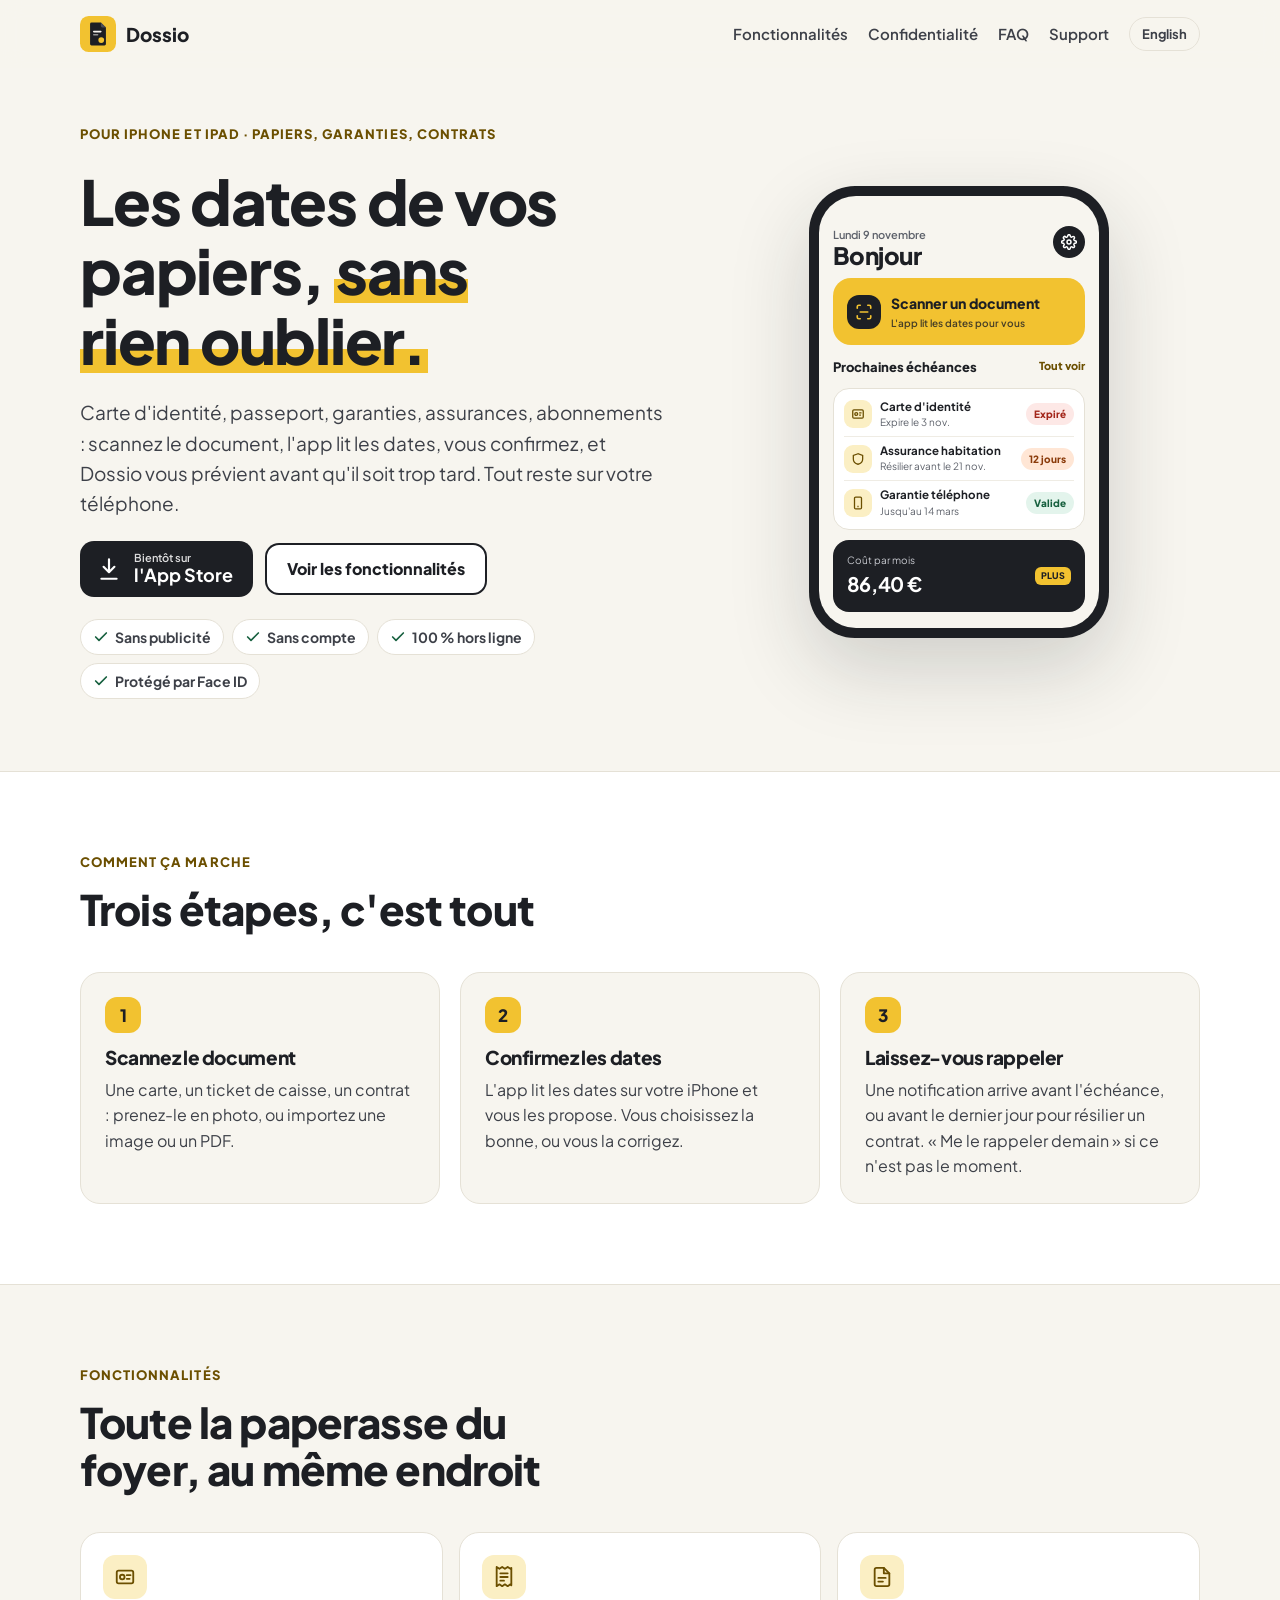
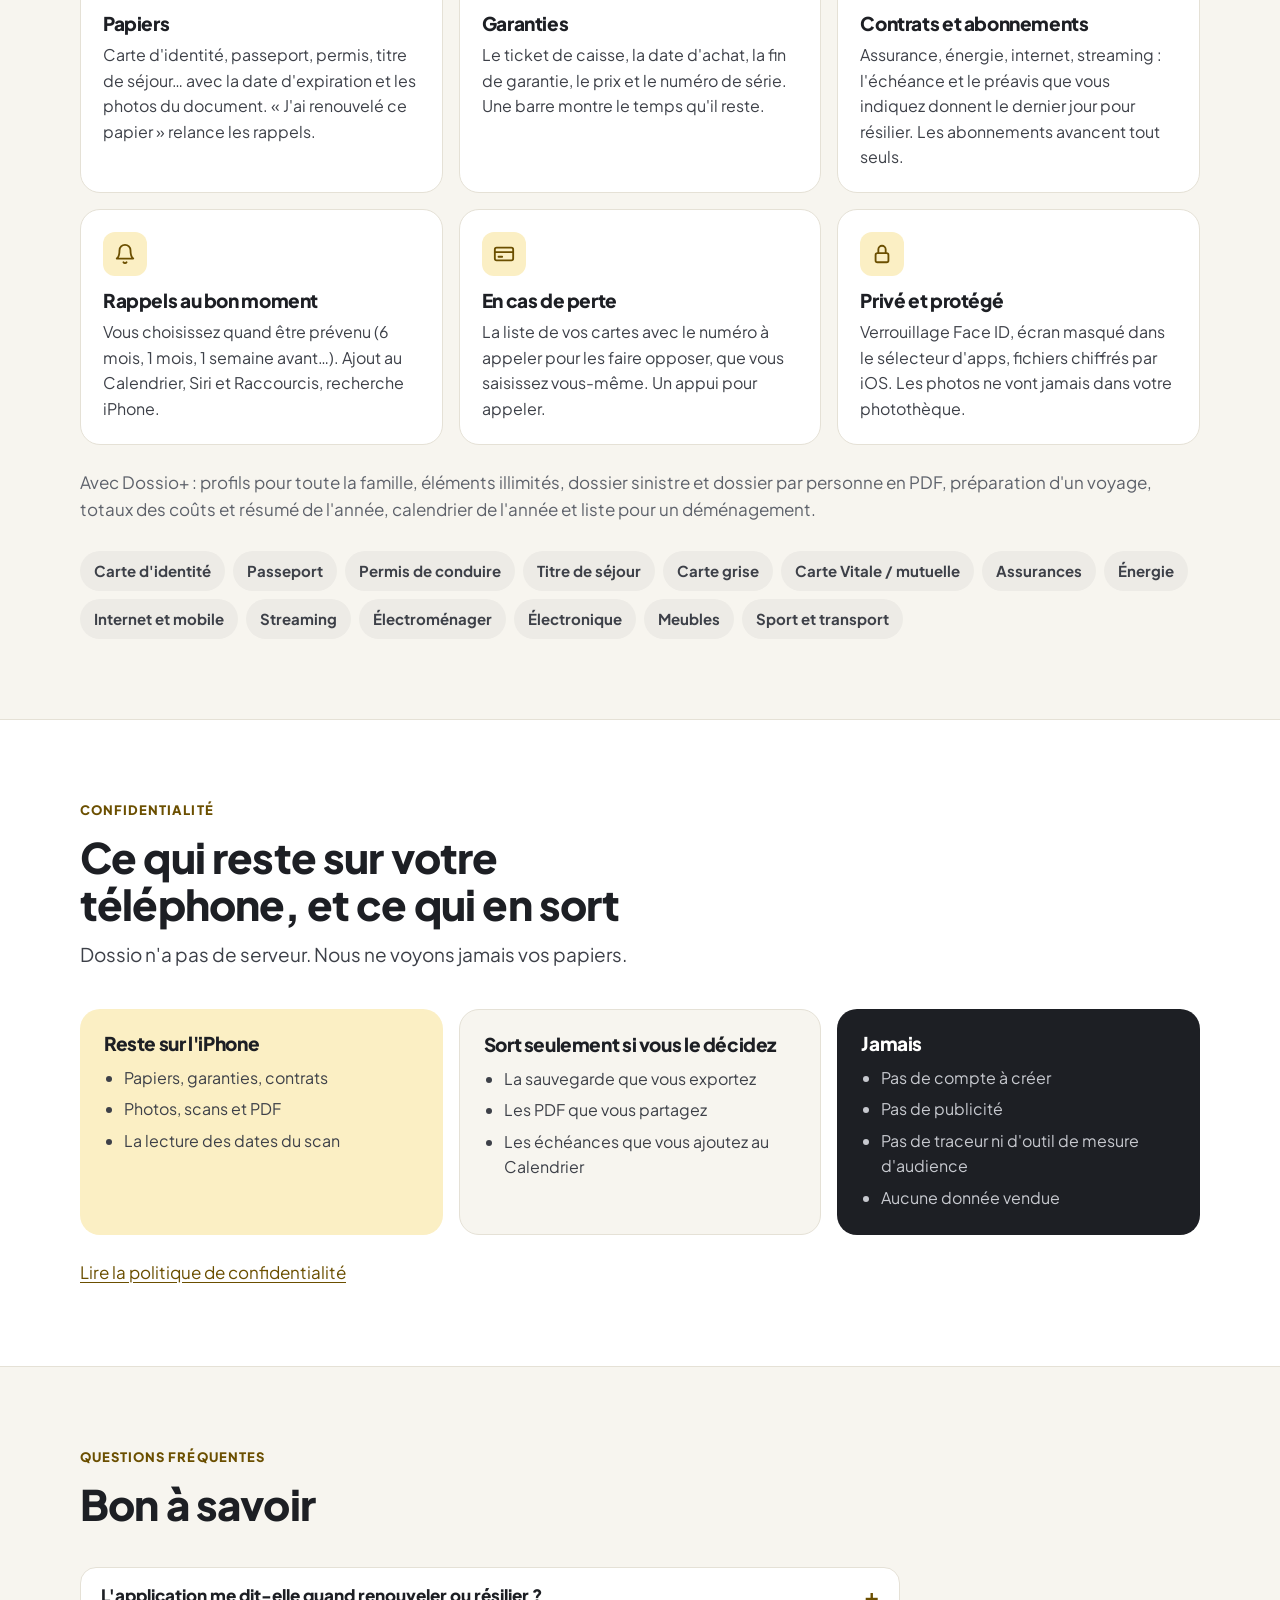
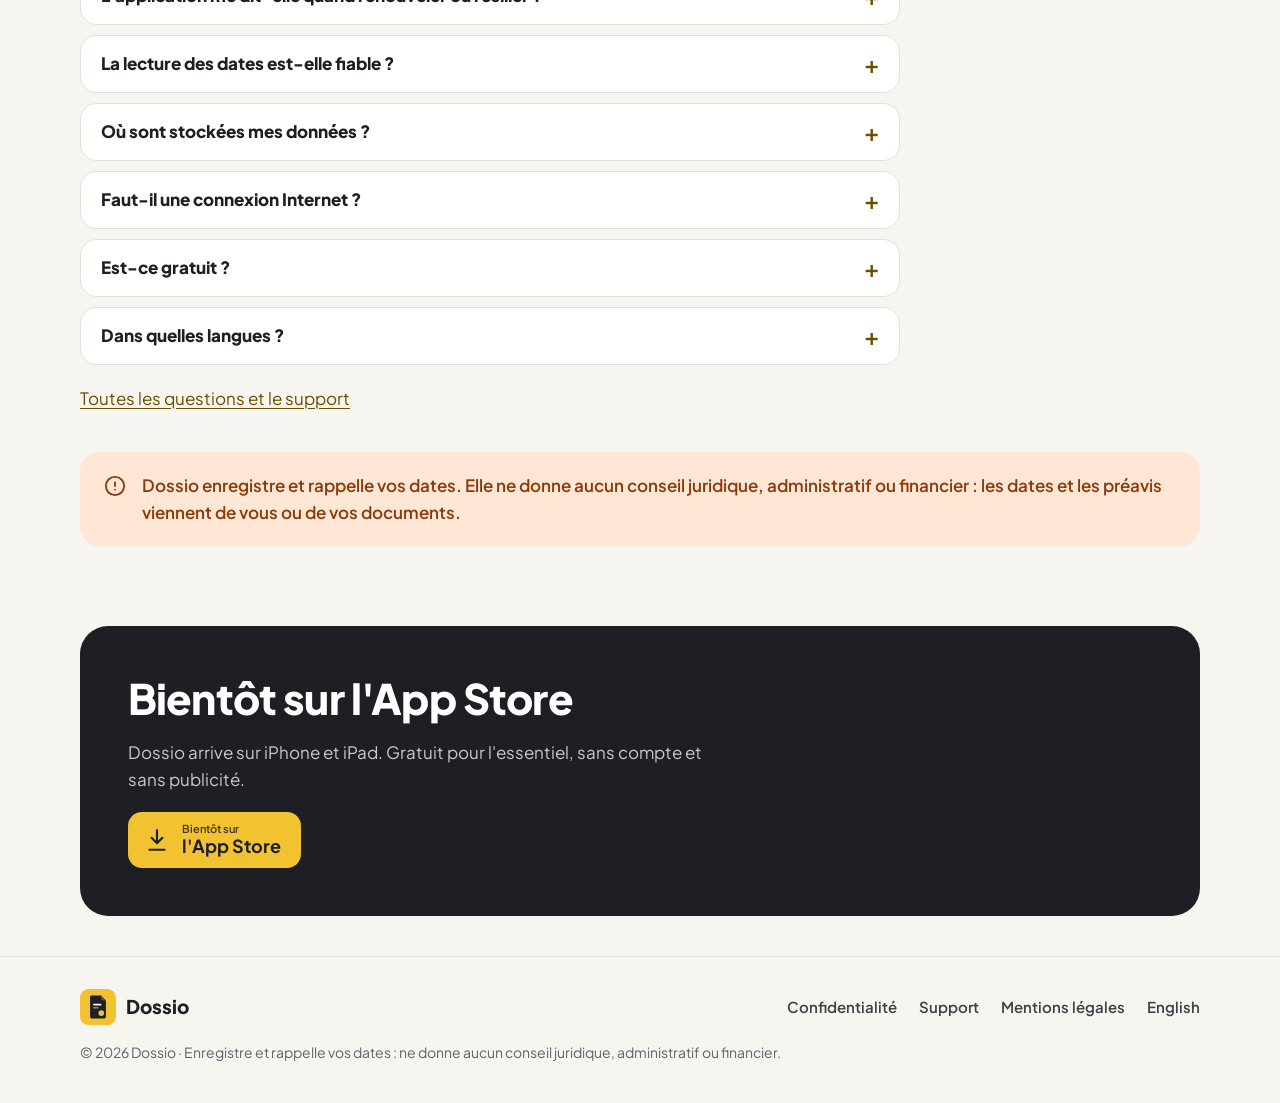
==== index.html @ 816aebd1 "Dossio website: home, privacy policy and support (FR + EN)" ====
<!doctype html>
<html lang="fr">
<head>
  <meta charset="utf-8">
  <meta name="viewport" content="width=device-width, initial-scale=1">
  <title>Dossio — Papiers, garanties et contrats, sans rien oublier</title>
  <meta name="description" content="Dossio réunit les dates de vos papiers, garanties, contrats et abonnements sur votre iPhone, et vous les rappelle à temps. Sans compte, sans publicité, 100 % hors ligne.">
  <meta name="theme-color" content="#F7F5EF">
  <link rel="icon" href="assets/favicon.svg" type="image/svg+xml">
  <link rel="alternate" hreflang="fr" href="https://sofienazzouz.github.io/dossio-website/">
  <link rel="alternate" hreflang="en" href="https://sofienazzouz.github.io/dossio-website/en/">
  <meta property="og:title" content="Dossio — Papiers, garanties et contrats, sans rien oublier">
  <meta property="og:description" content="Scannez un document, l'app lit les dates, vous confirmez, et Dossio vous prévient avant qu'il soit trop tard. Sans compte, sans publicité.">
  <meta property="og:type" content="website">
  <link rel="preconnect" href="https://fonts.googleapis.com">
  <link rel="preconnect" href="https://fonts.gstatic.com" crossorigin>
  <link rel="stylesheet" href="https://fonts.googleapis.com/css2?family=Plus+Jakarta+Sans:wght@400;600;700;800&display=swap">
  <link rel="stylesheet" href="styles.css">
</head>
<body>
<a class="skip" href="#contenu">Aller au contenu</a>

<header class="site-header">
  <div class="wrap">
    <a class="brand" href="./"><svg class="logo" viewBox="0 0 100 100" aria-hidden="true"><rect width="100" height="100" rx="24" fill="#F2C230"/><path d="M32 18H58L72 32V78a4 4 0 0 1-4 4H32a4 4 0 0 1-4-4V22a4 4 0 0 1 4-4Z" fill="#1D1F24"/><path d="M58 18V28a4 4 0 0 0 4 4H72Z" fill="#4A4D55"/><rect x="36" y="41" width="24" height="4.5" rx="2.25" fill="#F7F5EF"/><rect x="36" y="50" width="15" height="4.5" rx="2.25" fill="#F7F5EF" opacity=".55"/><circle cx="59" cy="67" r="8" fill="#F2C230"/></svg>Dossio</a>
    <nav class="site-nav" aria-label="Navigation principale">
      <a href="#fonctionnalites">Fonctionnalités</a>
      <a href="#confidentialite">Confidentialité</a>
      <a href="#faq">FAQ</a>
      <a href="support/">Support</a>
      <a class="lang" href="en/" hreflang="en" lang="en">English</a>
    </nav>
  </div>
</header>

<main id="contenu">
  <section class="wrap hero">
    <div class="hero-copy">
      <p class="eyebrow">Pour iPhone et iPad · Papiers, garanties, contrats</p>
      <h1>Les dates de vos papiers, <em>sans rien oublier.</em></h1>
      <p class="lead">Carte d'identité, passeport, garanties, assurances, abonnements : scannez le document, l'app lit les dates, vous confirmez, et Dossio vous prévient avant qu'il soit trop tard. Tout reste sur votre téléphone.</p>
      <div class="actions">
        <!-- TODO : remplacer href par le lien App Store (https://apps.apple.com/app/id…) dès que la fiche existe -->
        <a class="store" href="#telecharger">
          <svg width="26" height="26" viewBox="0 0 24 24" fill="none" stroke="currentColor" stroke-width="2" stroke-linecap="round" stroke-linejoin="round" aria-hidden="true"><path d="M12 3v12M7 10l5 5 5-5M5 21h14"/></svg>
          <span><small>Bientôt sur</small><strong>l'App Store</strong></span>
        </a>
        <a class="btn btn-outline" href="#fonctionnalites">Voir les fonctionnalités</a>
      </div>
      <ul class="chips" aria-label="Engagements">
        <li><svg width="16" height="16" viewBox="0 0 24 24" fill="none" stroke="currentColor" stroke-width="2.5" stroke-linecap="round" stroke-linejoin="round" aria-hidden="true"><path d="M20 6 9 17l-5-5"/></svg>Sans publicité</li>
        <li><svg width="16" height="16" viewBox="0 0 24 24" fill="none" stroke="currentColor" stroke-width="2.5" stroke-linecap="round" stroke-linejoin="round" aria-hidden="true"><path d="M20 6 9 17l-5-5"/></svg>Sans compte</li>
        <li><svg width="16" height="16" viewBox="0 0 24 24" fill="none" stroke="currentColor" stroke-width="2.5" stroke-linecap="round" stroke-linejoin="round" aria-hidden="true"><path d="M20 6 9 17l-5-5"/></svg>100 % hors ligne</li>
        <li><svg width="16" height="16" viewBox="0 0 24 24" fill="none" stroke="currentColor" stroke-width="2.5" stroke-linecap="round" stroke-linejoin="round" aria-hidden="true"><path d="M20 6 9 17l-5-5"/></svg>Protégé par Face ID</li>
      </ul>
    </div>

    <div class="phone" role="img" aria-label="Écran d'accueil de l'application : bouton « Scanner un document », prochaines échéances avec leur statut, et coût mensuel des contrats.">
      <div class="screen" aria-hidden="true">
        <div class="top">
          <div><div class="date">Lundi 9 novembre</div><div class="hello">Bonjour</div></div>
          <span class="gear"><svg width="16" height="16" viewBox="0 0 24 24" fill="none" stroke="currentColor" stroke-width="2.2" stroke-linecap="round" stroke-linejoin="round"><circle cx="12" cy="12" r="3"/><path d="M19.4 15a1.65 1.65 0 0 0 .33 1.82l.06.06a2 2 0 1 1-2.83 2.83l-.06-.06a1.65 1.65 0 0 0-1.82-.33 1.65 1.65 0 0 0-1 1.51V21a2 2 0 1 1-4 0v-.09A1.65 1.65 0 0 0 9 19.4a1.65 1.65 0 0 0-1.82.33l-.06.06a2 2 0 1 1-2.83-2.83l.06-.06A1.65 1.65 0 0 0 4.68 15a1.65 1.65 0 0 0-1.51-1H3a2 2 0 1 1 0-4h.09A1.65 1.65 0 0 0 4.6 9a1.65 1.65 0 0 0-.33-1.82l-.06-.06a2 2 0 1 1 2.83-2.83l.06.06A1.65 1.65 0 0 0 9 4.68a1.65 1.65 0 0 0 1-1.51V3a2 2 0 1 1 4 0v.09a1.65 1.65 0 0 0 1 1.51 1.65 1.65 0 0 0 1.82-.33l.06-.06a2 2 0 1 1 2.83 2.83l-.06.06A1.65 1.65 0 0 0 19.4 9a1.65 1.65 0 0 0 1.51 1H21a2 2 0 1 1 0 4h-.09a1.65 1.65 0 0 0-1.51 1z"/></svg></span>
        </div>
        <div class="scan">
          <span><svg width="18" height="18" viewBox="0 0 24 24" fill="none" stroke="currentColor" stroke-width="2.2" stroke-linecap="round" stroke-linejoin="round"><path d="M3 7V5a2 2 0 0 1 2-2h2M17 3h2a2 2 0 0 1 2 2v2M21 17v2a2 2 0 0 1-2 2h-2M7 21H5a2 2 0 0 1-2-2v-2M7 12h10"/></svg></span>
          <div>Scanner un document<small>L'app lit les dates pour vous</small></div>
        </div>
        <div class="head">Prochaines échéances <a>Tout voir</a></div>
        <div class="card">
          <div class="row"><span class="ico"><svg width="14" height="14" viewBox="0 0 24 24" fill="none" stroke="currentColor" stroke-width="2.2"><rect x="3" y="5" width="18" height="14" rx="2"/><circle cx="9" cy="12" r="2.5"/><path d="M14 10h4M14 14h3"/></svg></span><div><b>Carte d'identité</b><small>Expire le 3 nov.</small></div><span class="tag danger">Expiré</span></div>
          <div class="row"><span class="ico"><svg width="14" height="14" viewBox="0 0 24 24" fill="none" stroke="currentColor" stroke-width="2.2"><path d="M12 3 4 6v6c0 5 3.5 8 8 9 4.5-1 8-4 8-9V6z"/></svg></span><div><b>Assurance habitation</b><small>Résilier avant le 21 nov.</small></div><span class="tag warn">12 jours</span></div>
          <div class="row"><span class="ico"><svg width="14" height="14" viewBox="0 0 24 24" fill="none" stroke="currentColor" stroke-width="2.2"><rect x="6" y="2" width="12" height="20" rx="2"/><path d="M11 18h2"/></svg></span><div><b>Garantie téléphone</b><small>Jusqu'au 14 mars</small></div><span class="tag safe">Valide</span></div>
        </div>
        <div class="ink"><div><small>Coût par mois</small><strong>86,40 €</strong></div><span class="plus">PLUS</span></div>
      </div>
    </div>
  </section>

  <section class="band" aria-labelledby="comment">
    <div class="wrap section">
      <div class="section-head">
        <p class="eyebrow">Comment ça marche</p>
        <h2 id="comment">Trois étapes, c'est tout</h2>
      </div>
      <ol class="steps">
        <li><h3>Scannez le document</h3><p>Une carte, un ticket de caisse, un contrat : prenez-le en photo, ou importez une image ou un PDF.</p></li>
        <li><h3>Confirmez les dates</h3><p>L'app lit les dates sur votre iPhone et vous les propose. Vous choisissez la bonne, ou vous la corrigez.</p></li>
        <li><h3>Laissez-vous rappeler</h3><p>Une notification arrive avant l'échéance, ou avant le dernier jour pour résilier un contrat. « Me le rappeler demain » si ce n'est pas le moment.</p></li>
      </ol>
    </div>
  </section>

  <section class="wrap section" id="fonctionnalites" aria-labelledby="fonctions">
    <div class="section-head">
      <p class="eyebrow">Fonctionnalités</p>
      <h2 id="fonctions">Toute la paperasse du foyer, au même endroit</h2>
    </div>
    <div class="features">
      <article class="feature">
        <span class="icon"><svg width="22" height="22" viewBox="0 0 24 24" fill="none" stroke="currentColor" stroke-width="2" stroke-linecap="round" stroke-linejoin="round" aria-hidden="true"><rect x="3" y="5" width="18" height="14" rx="2"/><circle cx="9" cy="12" r="2.5"/><path d="M14 10h4M14 14h3"/></svg></span>
        <h3>Papiers</h3>
        <p>Carte d'identité, passeport, permis, titre de séjour… avec la date d'expiration et les photos du document. « J'ai renouvelé ce papier » relance les rappels.</p>
      </article>
      <article class="feature">
        <span class="icon"><svg width="22" height="22" viewBox="0 0 24 24" fill="none" stroke="currentColor" stroke-width="2" stroke-linecap="round" stroke-linejoin="round" aria-hidden="true"><path d="M4 2v20l3-2 3 2 3-2 3 2 3-2 1 1V2l-1 1-3-2-3 2-3-2-3 2-3-2z"/><path d="M8 8h8M8 12h8M8 16h4"/></svg></span>
        <h3>Garanties</h3>
        <p>Le ticket de caisse, la date d'achat, la fin de garantie, le prix et le numéro de série. Une barre montre le temps qu'il reste.</p>
      </article>
      <article class="feature">
        <span class="icon"><svg width="22" height="22" viewBox="0 0 24 24" fill="none" stroke="currentColor" stroke-width="2" stroke-linecap="round" stroke-linejoin="round" aria-hidden="true"><path d="M14 2H6a2 2 0 0 0-2 2v16a2 2 0 0 0 2 2h12a2 2 0 0 0 2-2V8z"/><path d="M14 2v6h6M8 13h8M8 17h5"/></svg></span>
        <h3>Contrats et abonnements</h3>
        <p>Assurance, énergie, internet, streaming : l'échéance et le préavis que vous indiquez donnent le dernier jour pour résilier. Les abonnements avancent tout seuls.</p>
      </article>
      <article class="feature">
        <span class="icon"><svg width="22" height="22" viewBox="0 0 24 24" fill="none" stroke="currentColor" stroke-width="2" stroke-linecap="round" stroke-linejoin="round" aria-hidden="true"><path d="M6 8a6 6 0 0 1 12 0c0 7 3 9 3 9H3s3-2 3-9"/><path d="M10.3 21a1.94 1.94 0 0 0 3.4 0"/></svg></span>
        <h3>Rappels au bon moment</h3>
        <p>Vous choisissez quand être prévenu (6 mois, 1 mois, 1 semaine avant…). Ajout au Calendrier, Siri et Raccourcis, recherche iPhone.</p>
      </article>
      <article class="feature">
        <span class="icon"><svg width="22" height="22" viewBox="0 0 24 24" fill="none" stroke="currentColor" stroke-width="2" stroke-linecap="round" stroke-linejoin="round" aria-hidden="true"><rect x="2" y="5" width="20" height="14" rx="2"/><path d="M2 10h20M6 15h4"/></svg></span>
        <h3>En cas de perte</h3>
        <p>La liste de vos cartes avec le numéro à appeler pour les faire opposer, que vous saisissez vous-même. Un appui pour appeler.</p>
      </article>
      <article class="feature">
        <span class="icon"><svg width="22" height="22" viewBox="0 0 24 24" fill="none" stroke="currentColor" stroke-width="2" stroke-linecap="round" stroke-linejoin="round" aria-hidden="true"><rect x="5" y="11" width="14" height="10" rx="2"/><path d="M8 11V7a4 4 0 0 1 8 0v4"/></svg></span>
        <h3>Privé et protégé</h3>
        <p>Verrouillage Face ID, écran masqué dans le sélecteur d'apps, fichiers chiffrés par iOS. Les photos ne vont jamais dans votre photothèque.</p>
      </article>
    </div>
    <p class="muted" style="margin-top: 24px">Avec Dossio+ : profils pour toute la famille, éléments illimités, dossier sinistre et dossier par personne en PDF, préparation d'un voyage, totaux des coûts et résumé de l'année, calendrier de l'année et liste pour un déménagement.</p>
    <ul class="kinds" aria-label="Exemples de documents">
      <li>Carte d'identité</li><li>Passeport</li><li>Permis de conduire</li><li>Titre de séjour</li><li>Carte grise</li><li>Carte Vitale / mutuelle</li><li>Assurances</li><li>Énergie</li><li>Internet et mobile</li><li>Streaming</li><li>Électroménager</li><li>Électronique</li><li>Meubles</li><li>Sport et transport</li>
    </ul>
  </section>

  <section class="band" id="confidentialite" aria-labelledby="vie-privee">
    <div class="wrap section">
      <div class="section-head">
        <p class="eyebrow">Confidentialité</p>
        <h2 id="vie-privee">Ce qui reste sur votre téléphone, et ce qui en sort</h2>
        <p class="lead">Dossio n'a pas de serveur. Nous ne voyons jamais vos papiers.</p>
      </div>
      <div class="privacy-grid">
        <div class="stays">
          <h3>Reste sur l'iPhone</h3>
          <ul><li>Papiers, garanties, contrats</li><li>Photos, scans et PDF</li><li>La lecture des dates du scan</li></ul>
        </div>
        <div class="choice">
          <h3>Sort seulement si vous le décidez</h3>
          <ul><li>La sauvegarde que vous exportez</li><li>Les PDF que vous partagez</li><li>Les échéances que vous ajoutez au Calendrier</li></ul>
        </div>
        <div class="never">
          <h3>Jamais</h3>
          <ul><li>Pas de compte à créer</li><li>Pas de publicité</li><li>Pas de traceur ni d'outil de mesure d'audience</li><li>Aucune donnée vendue</li></ul>
        </div>
      </div>
      <p style="margin-top: 24px"><a href="privacy/">Lire la politique de confidentialité</a></p>
    </div>
  </section>

  <section class="wrap section" id="faq" aria-labelledby="questions">
    <div class="section-head">
      <p class="eyebrow">Questions fréquentes</p>
      <h2 id="questions">Bon à savoir</h2>
    </div>
    <div class="faq">
      <details><summary>L'application me dit-elle quand renouveler ou résilier ?</summary><p>Non. Dossio enregistre les dates et les préavis que vous indiquez et vous les rappelle. Elle ne donne aucun conseil juridique, administratif ou financier. En cas de doute, renseignez-vous auprès de l'organisme concerné ou sur <a href="https://www.service-public.fr">service-public.fr</a>.</p></details>
      <details><summary>La lecture des dates est-elle fiable ?</summary><p>Elle aide, mais elle peut se tromper. C'est pourquoi vous confirmez toujours la date avant l'enregistrement. Vérifiez sur le document original.</p></details>
      <details><summary>Où sont stockées mes données ?</summary><p>Uniquement sur votre iPhone. Si vous changez de téléphone, créez une sauvegarde depuis les Réglages de l'app, puis restaurez-la sur le nouveau.</p></details>
      <details><summary>Faut-il une connexion Internet ?</summary><p>Non. Toute l'application fonctionne hors ligne, y compris le scan et la lecture des dates.</p></details>
      <details><summary>Est-ce gratuit ?</summary><p>Oui : pour une personne et jusqu'à 15 éléments, l'essentiel est gratuit et sans publicité (scan, rappels, sauvegarde, verrouillage Face ID…). Dossio+ ajoute la famille, les éléments illimités et les extras, pour un <strong>paiement unique de 2,99 €, sans abonnement</strong>. Le premier mois, tout est débloqué gratuitement.</p></details>
      <details><summary>Dans quelles langues ?</summary><p>Français et anglais. L'application suit la langue de votre iPhone, et vous pouvez la changer dans les Réglages.</p></details>
    </div>
    <p style="margin-top: 20px"><a href="support/">Toutes les questions et le support</a></p>

    <div class="note" role="note">
      <svg width="22" height="22" viewBox="0 0 24 24" fill="none" stroke="currentColor" stroke-width="2" stroke-linecap="round" stroke-linejoin="round" aria-hidden="true"><circle cx="12" cy="12" r="10"/><path d="M12 8v4M12 16h.01"/></svg>
      <p>Dossio enregistre et rappelle vos dates. Elle ne donne aucun conseil juridique, administratif ou financier : les dates et les préavis viennent de vous ou de vos documents.</p>
    </div>
  </section>

  <section class="wrap" id="telecharger" aria-labelledby="dl">
    <div class="cta">
      <h2 id="dl">Bientôt sur l'App Store</h2>
      <p>Dossio arrive sur iPhone et iPad. Gratuit pour l'essentiel, sans compte et sans publicité.</p>
      <!-- TODO : lien App Store -->
      <a class="store" href="#telecharger">
        <svg width="26" height="26" viewBox="0 0 24 24" fill="none" stroke="currentColor" stroke-width="2" stroke-linecap="round" stroke-linejoin="round" aria-hidden="true"><path d="M12 3v12M7 10l5 5 5-5M5 21h14"/></svg>
        <span><small>Bientôt sur</small><strong>l'App Store</strong></span>
      </a>
    </div>
  </section>
</main>

<footer class="footer">
  <div class="wrap">
    <a class="brand" href="./"><svg class="logo" viewBox="0 0 100 100" aria-hidden="true"><rect width="100" height="100" rx="24" fill="#F2C230"/><path d="M32 18H58L72 32V78a4 4 0 0 1-4 4H32a4 4 0 0 1-4-4V22a4 4 0 0 1 4-4Z" fill="#1D1F24"/><path d="M58 18V28a4 4 0 0 0 4 4H72Z" fill="#4A4D55"/><rect x="36" y="41" width="24" height="4.5" rx="2.25" fill="#F7F5EF"/><rect x="36" y="50" width="15" height="4.5" rx="2.25" fill="#F7F5EF" opacity=".55"/><circle cx="59" cy="67" r="8" fill="#F2C230"/></svg>Dossio</a>
    <nav aria-label="Liens de bas de page">
      <a href="privacy/">Confidentialité</a>
      <a href="support/">Support</a>
      <a href="support/#mentions">Mentions légales</a>
      <a href="en/" hreflang="en" lang="en">English</a>
    </nav>
    <p class="disclaimer">© 2026 Dossio · Enregistre et rappelle vos dates : ne donne aucun conseil juridique, administratif ou financier.</p>
  </div>
</footer>
</body>
</html>
---- styles.css ----
/* Dossio — "Graphite & Soleil", same tokens as the app (MyApp/Config/Theme.swift).
   Yellow is a background colour only: never yellow text on white (links use --sun-text). */
:root {
  --bg: #F7F5EF;
  --surface: #FFFFFF;
  --border: #E5E1D6;
  --text: #1D1F24;
  --body: #3D4048;
  --muted: #5E626B;
  --ink: #1D1F24;
  --on-ink: #FFFFFF;
  --on-ink-muted: #C7C9CF;
  --sun: #F2C230;
  --sun-hover: #E3B21C;
  --on-sun: #1D1F24;
  --sun-soft: #FBEFC4;
  --sun-text: #6B4F00;
  --danger-bg: #FDE8E6;
  --danger: #A3261A;
  --warn-bg: #FFE6D5;
  --warn: #8A3B0A;
  --safe-bg: #E3F4EC;
  --safe: #17603F;
  --radius: 20px;
  --font: "Plus Jakarta Sans", system-ui, -apple-system, "Segoe UI", sans-serif;
  color-scheme: light;
}

* { box-sizing: border-box; }
html { scroll-behavior: smooth; -webkit-text-size-adjust: 100%; }
body { margin: 0; background: var(--bg); color: var(--text); font-family: var(--font); font-size: 17px; line-height: 1.6; }
img, svg { display: block; }
a { color: var(--sun-text); text-underline-offset: 3px; }
a:hover { color: var(--text); }
:focus-visible { outline: 3px solid var(--ink); outline-offset: 3px; border-radius: 6px; }

.wrap { width: min(1120px, 100% - 32px); margin-inline: auto; }
.skip { position: absolute; left: -999px; top: 8px; background: var(--surface); padding: 8px 14px; border-radius: 10px; z-index: 10; }
.skip:focus { left: 16px; }

h1, h2, h3 { line-height: 1.12; letter-spacing: -0.02em; margin: 0; text-wrap: balance; }
h1 { font-size: clamp(38px, 6vw, 62px); font-weight: 800; }
h2 { font-size: clamp(30px, 4vw, 42px); font-weight: 800; }
h3 { font-size: 19px; font-weight: 800; }
p { margin: 0; }
.eyebrow { font-size: 13px; font-weight: 800; letter-spacing: 0.08em; text-transform: uppercase; color: var(--sun-text); }
.lead { font-size: 19px; color: var(--body); max-width: 34em; }
.muted { color: var(--muted); }

/* Header */
.site-header { position: sticky; top: 0; z-index: 5; background: rgba(247, 245, 239, 0.94); backdrop-filter: blur(10px); }
.site-header .wrap { min-height: 68px; display: flex; align-items: center; gap: 16px; flex-wrap: wrap; }
.brand { display: inline-flex; align-items: center; gap: 10px; font-weight: 800; font-size: 19px; color: var(--text); text-decoration: none; }
.brand:hover { color: var(--text); }
.logo { width: 36px; height: 36px; flex: none; }
.site-nav { display: flex; gap: 4px 20px; align-items: center; margin-left: auto; flex-wrap: wrap; }
.site-nav a { color: var(--body); text-decoration: none; font-size: 15px; font-weight: 600; padding: 10px 0; }
.site-nav a:hover, .site-nav a[aria-current="page"] { color: var(--text); text-decoration: underline; text-decoration-color: var(--sun); text-decoration-thickness: 3px; text-underline-offset: 6px; }
.site-nav a.lang { border: 1px solid var(--border); border-radius: 999px; padding: 6px 12px; font-size: 13px; font-weight: 700; }
.site-nav a.lang:hover { text-decoration: none; background: var(--surface); }

/* Buttons */
.btn { display: inline-flex; align-items: center; justify-content: center; gap: 10px; min-height: 52px; padding: 0 22px; border-radius: 14px; font-weight: 800; font-size: 16px; text-decoration: none; }
.btn-primary { background: var(--sun); color: var(--on-sun); }
.btn-primary:hover { background: var(--sun-hover); color: var(--on-sun); }
.btn-outline { background: var(--surface); color: var(--text); box-shadow: inset 0 0 0 2px var(--ink); }
.btn-outline:hover { color: var(--text); background: var(--sun-soft); }
.store { display: inline-flex; align-items: center; gap: 12px; min-height: 56px; padding: 8px 20px 8px 16px; border-radius: 14px; background: var(--ink); color: #fff; text-decoration: none; }
.store:hover { color: #fff; background: #000; }
.store small { display: block; font-size: 11px; font-weight: 600; opacity: 0.85; line-height: 1.2; }
.store strong { display: block; font-size: 18px; line-height: 1.2; }
.actions { display: flex; flex-wrap: wrap; gap: 12px; align-items: center; }

/* Hero */
.hero { display: grid; grid-template-columns: minmax(0, 1.1fr) minmax(0, 0.9fr); gap: 48px; align-items: center; padding-block: 56px 72px; }
.hero h1 em { font-style: normal; background: linear-gradient(transparent 62%, var(--sun) 62%, var(--sun) 92%, transparent 92%); padding-inline: 2px; }
.hero-copy { display: flex; flex-direction: column; gap: 22px; }
.chips { display: flex; flex-wrap: wrap; gap: 8px; list-style: none; padding: 0; margin: 0; }
.chips li { display: inline-flex; align-items: center; gap: 6px; padding: 6px 12px; border-radius: 999px; background: var(--surface); border: 1px solid var(--border); font-size: 14px; font-weight: 700; color: var(--body); }
.chips svg { color: var(--safe); }

/* Phone mockup (HTML copy of the app's Home screen) */
.phone { width: 300px; max-width: 100%; margin-inline: auto; border-radius: 46px; padding: 10px; background: var(--ink); box-shadow: 0 30px 80px rgba(29, 31, 36, 0.18); }
.screen { border-radius: 37px; background: var(--bg); padding: 30px 14px 16px; display: flex; flex-direction: column; gap: 10px; font-size: 12px; overflow: hidden; }
.screen .top { display: flex; justify-content: space-between; align-items: flex-start; }
.screen .date { color: var(--muted); font-weight: 600; font-size: 11px; }
.screen .hello { font-size: 24px; font-weight: 800; letter-spacing: -0.02em; line-height: 1.05; }
.screen .gear { width: 32px; height: 32px; border-radius: 999px; background: var(--ink); color: #fff; display: grid; place-items: center; }
.screen .scan { background: var(--sun); color: var(--on-sun); border-radius: 18px; padding: 14px; display: flex; align-items: center; gap: 10px; font-weight: 800; font-size: 14px; }
.screen .scan span { width: 34px; height: 34px; border-radius: 12px; background: var(--ink); color: var(--sun); display: grid; place-items: center; flex: none; }
.screen .scan small { display: block; font-weight: 600; font-size: 10px; opacity: 0.8; }
.screen .head { display: flex; justify-content: space-between; font-weight: 800; font-size: 13px; margin-top: 2px; }
.screen .head a { color: var(--sun-text); font-size: 11px; text-decoration: none; }
.screen .card { background: var(--surface); border: 1px solid var(--border); border-radius: 16px; padding: 4px 10px; }
.screen .row { display: flex; align-items: center; gap: 8px; padding: 7px 0; }
.screen .row + .row { border-top: 1px solid #EFECE4; }
.screen .ico { width: 28px; height: 28px; border-radius: 9px; background: var(--sun-soft); color: var(--sun-text); display: grid; place-items: center; flex: none; }
.screen .row div { flex: 1; min-width: 0; line-height: 1.25; }
.screen .row b { display: block; font-size: 11.5px; white-space: nowrap; overflow: hidden; text-overflow: ellipsis; }
.screen .row small { color: var(--muted); font-size: 10px; }
.tag { display: inline-block; padding: 3px 8px; border-radius: 999px; font-weight: 800; font-size: 10px; white-space: nowrap; }
.tag.danger { background: var(--danger-bg); color: var(--danger); }
.tag.warn { background: var(--warn-bg); color: var(--warn); }
.tag.safe { background: var(--safe-bg); color: var(--safe); }
.screen .ink { background: var(--ink); color: #fff; border-radius: 16px; padding: 12px 14px; display: flex; justify-content: space-between; align-items: center; }
.screen .ink small { color: var(--on-ink-muted); display: block; font-size: 10px; }
.screen .ink strong { font-size: 20px; letter-spacing: -0.02em; }
.screen .ink .plus { background: var(--sun); color: var(--on-sun); border-radius: 6px; padding: 2px 6px; font-weight: 800; font-size: 9px; }

/* Sections */
section { scroll-margin-top: 80px; }
.section { padding-block: 80px; }
.section-head { display: flex; flex-direction: column; gap: 12px; max-width: 720px; margin-bottom: 40px; }
.band { background: var(--surface); border-block: 1px solid var(--border); }

.steps { display: grid; grid-template-columns: repeat(3, minmax(0, 1fr)); gap: 20px; list-style: none; padding: 0; margin: 0; counter-reset: step; }
.steps li { background: var(--bg); border: 1px solid var(--border); border-radius: var(--radius); padding: 24px; display: flex; flex-direction: column; gap: 8px; counter-increment: step; }
.steps li::before { content: counter(step); width: 36px; height: 36px; border-radius: 12px; background: var(--sun); color: var(--on-sun); display: grid; place-items: center; font-weight: 800; margin-bottom: 6px; }
.steps p, .feature p { color: var(--body); font-size: 16px; }

.features { display: grid; grid-template-columns: repeat(3, minmax(0, 1fr)); gap: 16px; }
.feature { background: var(--surface); border: 1px solid var(--border); border-radius: var(--radius); padding: 22px; display: flex; flex-direction: column; gap: 8px; }
.icon { width: 44px; height: 44px; border-radius: 12px; background: var(--sun-soft); color: var(--sun-text); display: grid; place-items: center; margin-bottom: 6px; }

.kinds { display: flex; flex-wrap: wrap; gap: 8px; list-style: none; padding: 0; margin: 28px 0 0; }
.kinds li { padding: 8px 14px; border-radius: 999px; background: #EDEBE6; font-weight: 700; font-size: 15px; color: var(--body); }

.privacy-grid { display: grid; grid-template-columns: repeat(3, minmax(0, 1fr)); gap: 16px; }
.privacy-grid > div { border-radius: var(--radius); padding: 24px; display: flex; flex-direction: column; gap: 10px; }
.privacy-grid ul { margin: 0; padding-left: 20px; font-size: 16px; display: flex; flex-direction: column; gap: 6px; }
.stays { background: var(--sun-soft); }
.stays ul, .choice ul { color: var(--body); }
.choice { background: var(--bg); border: 1px solid var(--border); }
.never { background: var(--ink); color: #fff; }
.never ul { color: var(--on-ink-muted); }

.note { display: flex; gap: 16px; align-items: flex-start; background: var(--warn-bg); border-radius: var(--radius); padding: 20px 24px; margin-top: 40px; color: var(--warn); }
.note p { font-weight: 600; }
.note svg { flex: none; margin-top: 3px; }

/* FAQ */
.faq { display: flex; flex-direction: column; gap: 10px; max-width: 820px; }
.faq details { background: var(--surface); border: 1px solid var(--border); border-radius: 16px; padding: 0 20px; }
.faq summary { cursor: pointer; font-weight: 800; min-height: 56px; display: flex; align-items: center; justify-content: space-between; gap: 16px; list-style: none; }
.faq summary::-webkit-details-marker { display: none; }
.faq summary::after { content: "+"; font-size: 24px; color: var(--sun-text); font-weight: 600; }
.faq details[open] summary::after { content: "–"; }
.faq details p { padding-bottom: 18px; color: var(--body); }

/* Final call to action */
.cta { background: var(--ink); color: #fff; border-radius: 28px; padding: 48px; display: flex; flex-direction: column; gap: 18px; align-items: flex-start; }
.cta p { color: var(--on-ink-muted); max-width: 36em; }
.cta .store { background: var(--sun); color: var(--on-sun); }
.cta .store:hover { background: var(--sun-hover); color: var(--on-sun); }

/* Text pages (privacy, support) */
.page { max-width: 780px; padding-block: 56px 80px; }
.page h1 { font-size: clamp(34px, 5vw, 48px); margin-top: 10px; }
.page .updated { color: var(--muted); font-size: 15px; margin-top: 10px; }
.summary { background: var(--sun-soft); border-radius: var(--radius); padding: 20px 24px; margin: 32px 0 8px; }
.summary ul { margin: 8px 0 0; padding-left: 20px; }
.prose h2 { font-size: 22px; margin: 36px 0 10px; }
.prose p, .prose li { color: var(--body); }
.prose p + p { margin-top: 10px; }
.prose ul { padding-left: 22px; margin: 10px 0 0; }
.prose li + li { margin-top: 6px; }
.contact-card { background: var(--surface); border: 1px solid var(--border); border-radius: var(--radius); padding: 24px; display: flex; flex-direction: column; gap: 14px; margin-top: 28px; align-items: flex-start; }

/* Footer */
.footer { border-top: 1px solid var(--border); padding-block: 32px 40px; margin-top: 40px; }
.footer .wrap { display: flex; flex-wrap: wrap; gap: 16px 32px; align-items: center; justify-content: space-between; }
.footer nav { display: flex; flex-wrap: wrap; gap: 8px 22px; }
.footer nav a { color: var(--body); text-decoration: none; font-weight: 600; font-size: 15px; }
.footer nav a:hover { color: var(--text); text-decoration: underline; }
.footer .disclaimer { flex-basis: 100%; color: var(--muted); font-size: 14px; }

@media (max-width: 900px) {
  .hero { grid-template-columns: 1fr; padding-top: 32px; gap: 40px; }
  .features, .privacy-grid { grid-template-columns: repeat(2, minmax(0, 1fr)); }
  .steps { grid-template-columns: 1fr; }
}
@media (max-width: 620px) {
  body { font-size: 16px; }
  .site-nav { margin-left: 0; width: 100%; gap: 0 16px; padding-bottom: 6px; }
  .site-nav a { font-size: 14px; }
  .features, .privacy-grid { grid-template-columns: 1fr; }
  .section { padding-block: 56px; }
  .cta { padding: 32px 22px; }
}
@media (prefers-reduced-motion: reduce) { html { scroll-behavior: auto; } }
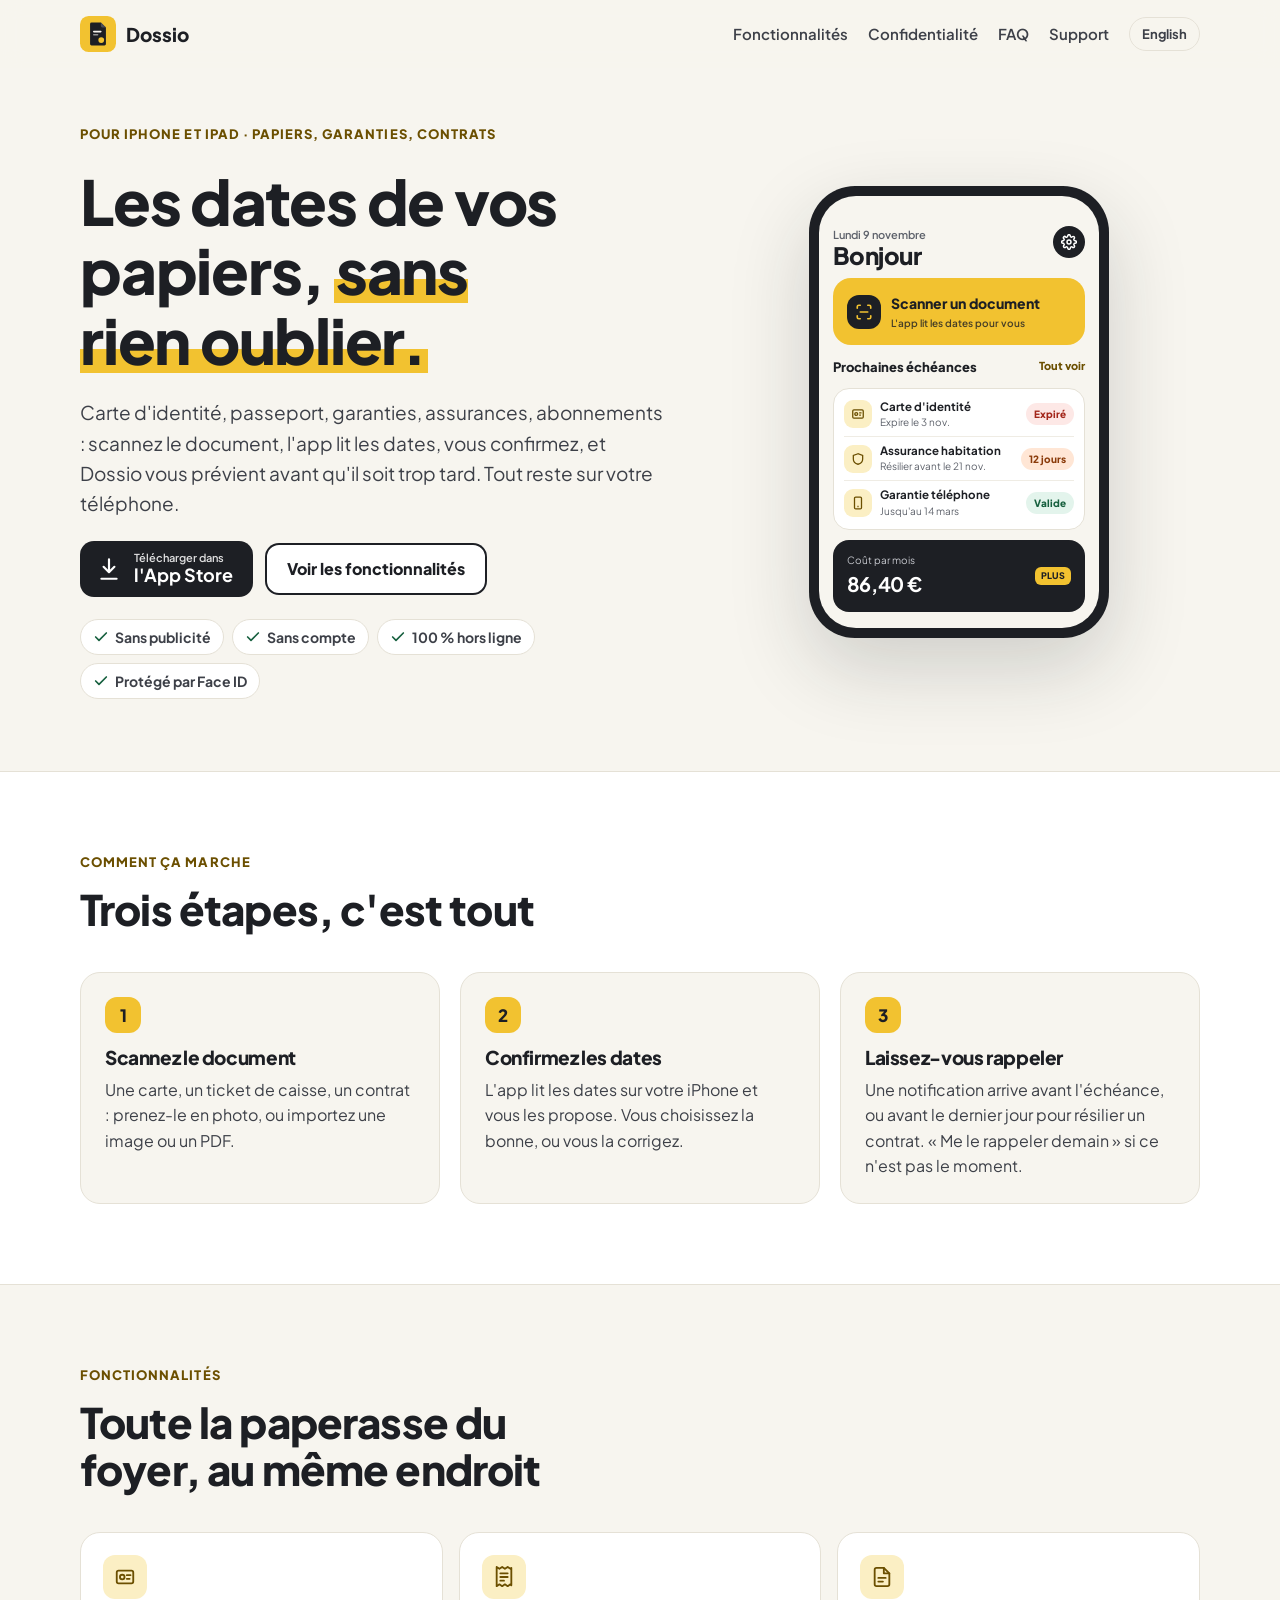
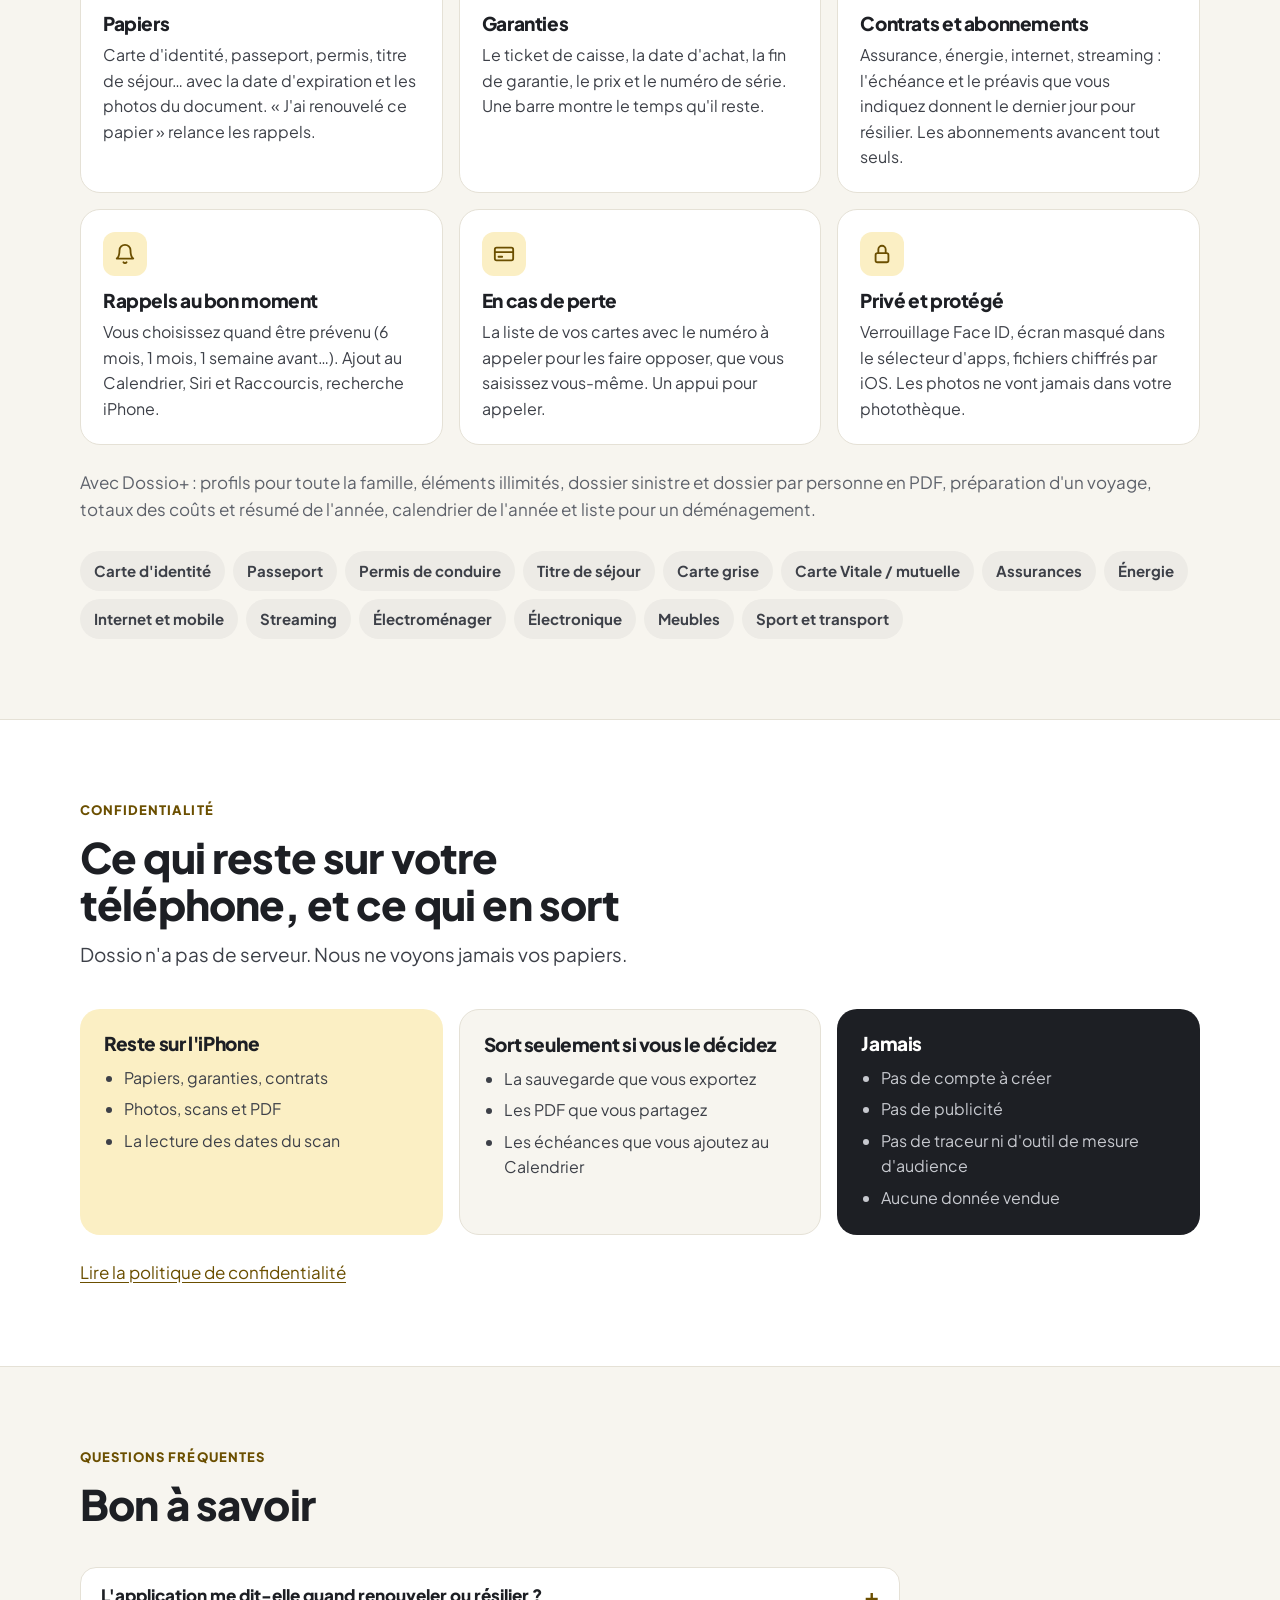
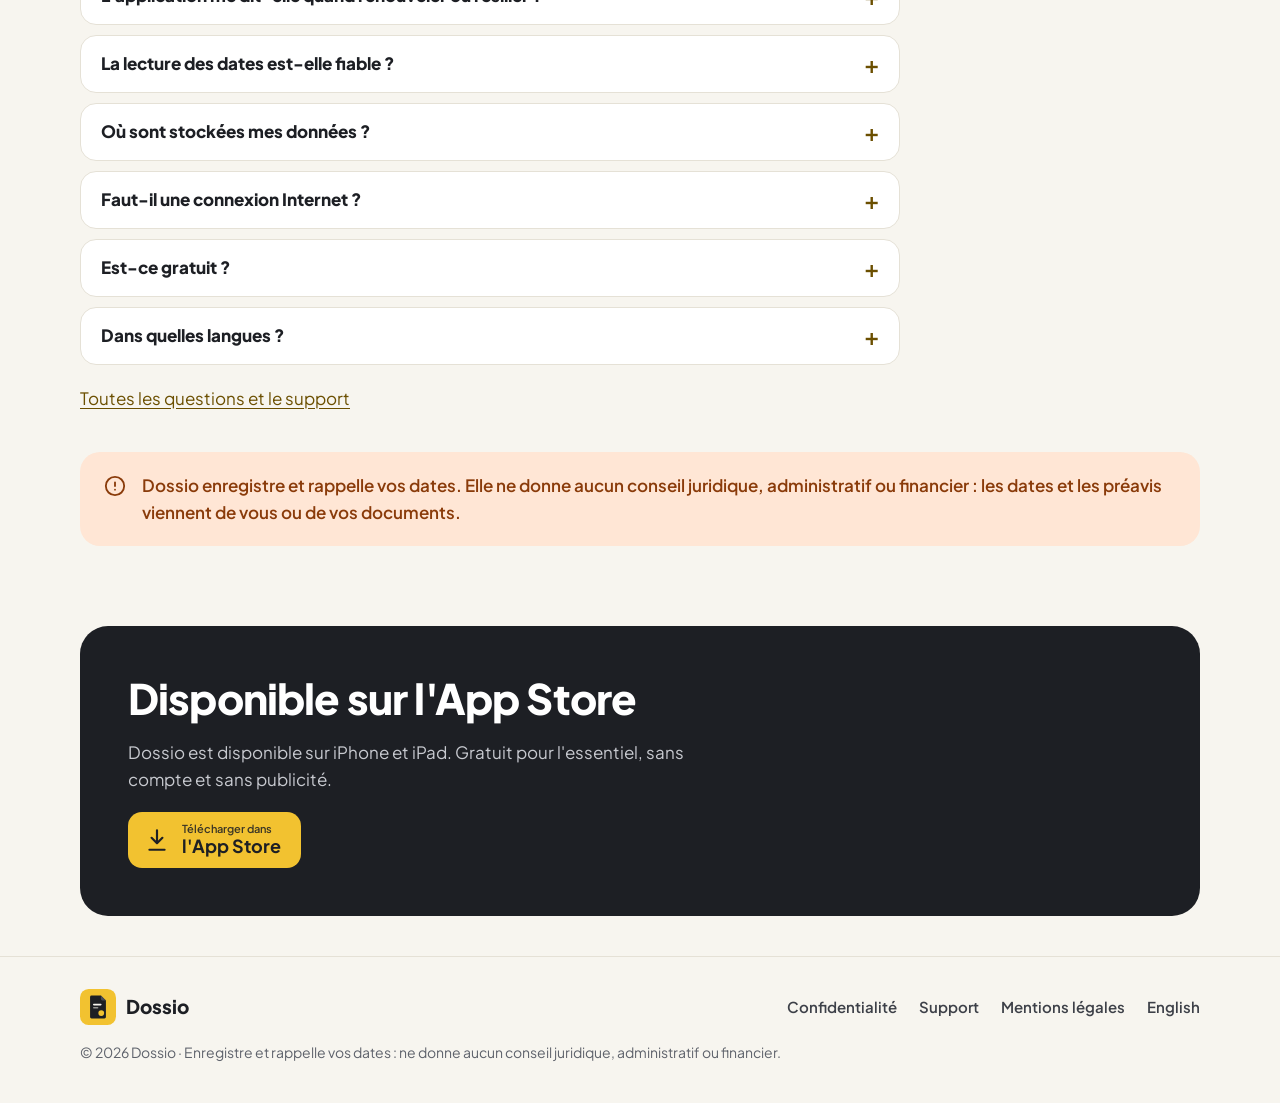
==== commit a5e622ff: "Add App Store link" ====
--- a/index.html
+++ b/index.html
@@ -40,10 +40,9 @@
       <h1>Les dates de vos papiers, <em>sans rien oublier.</em></h1>
       <p class="lead">Carte d'identité, passeport, garanties, assurances, abonnements : scannez le document, l'app lit les dates, vous confirmez, et Dossio vous prévient avant qu'il soit trop tard. Tout reste sur votre téléphone.</p>
       <div class="actions">
-        <!-- TODO : remplacer href par le lien App Store (https://apps.apple.com/app/id…) dès que la fiche existe -->
-        <a class="store" href="#telecharger">
+        <a class="store" href="https://apps.apple.com/app/id6832554632">
           <svg width="26" height="26" viewBox="0 0 24 24" fill="none" stroke="currentColor" stroke-width="2" stroke-linecap="round" stroke-linejoin="round" aria-hidden="true"><path d="M12 3v12M7 10l5 5 5-5M5 21h14"/></svg>
-          <span><small>Bientôt sur</small><strong>l'App Store</strong></span>
+          <span><small>Télécharger dans</small><strong>l'App Store</strong></span>
         </a>
         <a class="btn btn-outline" href="#fonctionnalites">Voir les fonctionnalités</a>
       </div>
@@ -181,12 +180,11 @@
 
   <section class="wrap" id="telecharger" aria-labelledby="dl">
     <div class="cta">
-      <h2 id="dl">Bientôt sur l'App Store</h2>
-      <p>Dossio arrive sur iPhone et iPad. Gratuit pour l'essentiel, sans compte et sans publicité.</p>
-      <!-- TODO : lien App Store -->
-      <a class="store" href="#telecharger">
+      <h2 id="dl">Disponible sur l'App Store</h2>
+      <p>Dossio est disponible sur iPhone et iPad. Gratuit pour l'essentiel, sans compte et sans publicité.</p>
+      <a class="store" href="https://apps.apple.com/app/id6832554632">
         <svg width="26" height="26" viewBox="0 0 24 24" fill="none" stroke="currentColor" stroke-width="2" stroke-linecap="round" stroke-linejoin="round" aria-hidden="true"><path d="M12 3v12M7 10l5 5 5-5M5 21h14"/></svg>
-        <span><small>Bientôt sur</small><strong>l'App Store</strong></span>
+        <span><small>Télécharger dans</small><strong>l'App Store</strong></span>
       </a>
     </div>
   </section>
